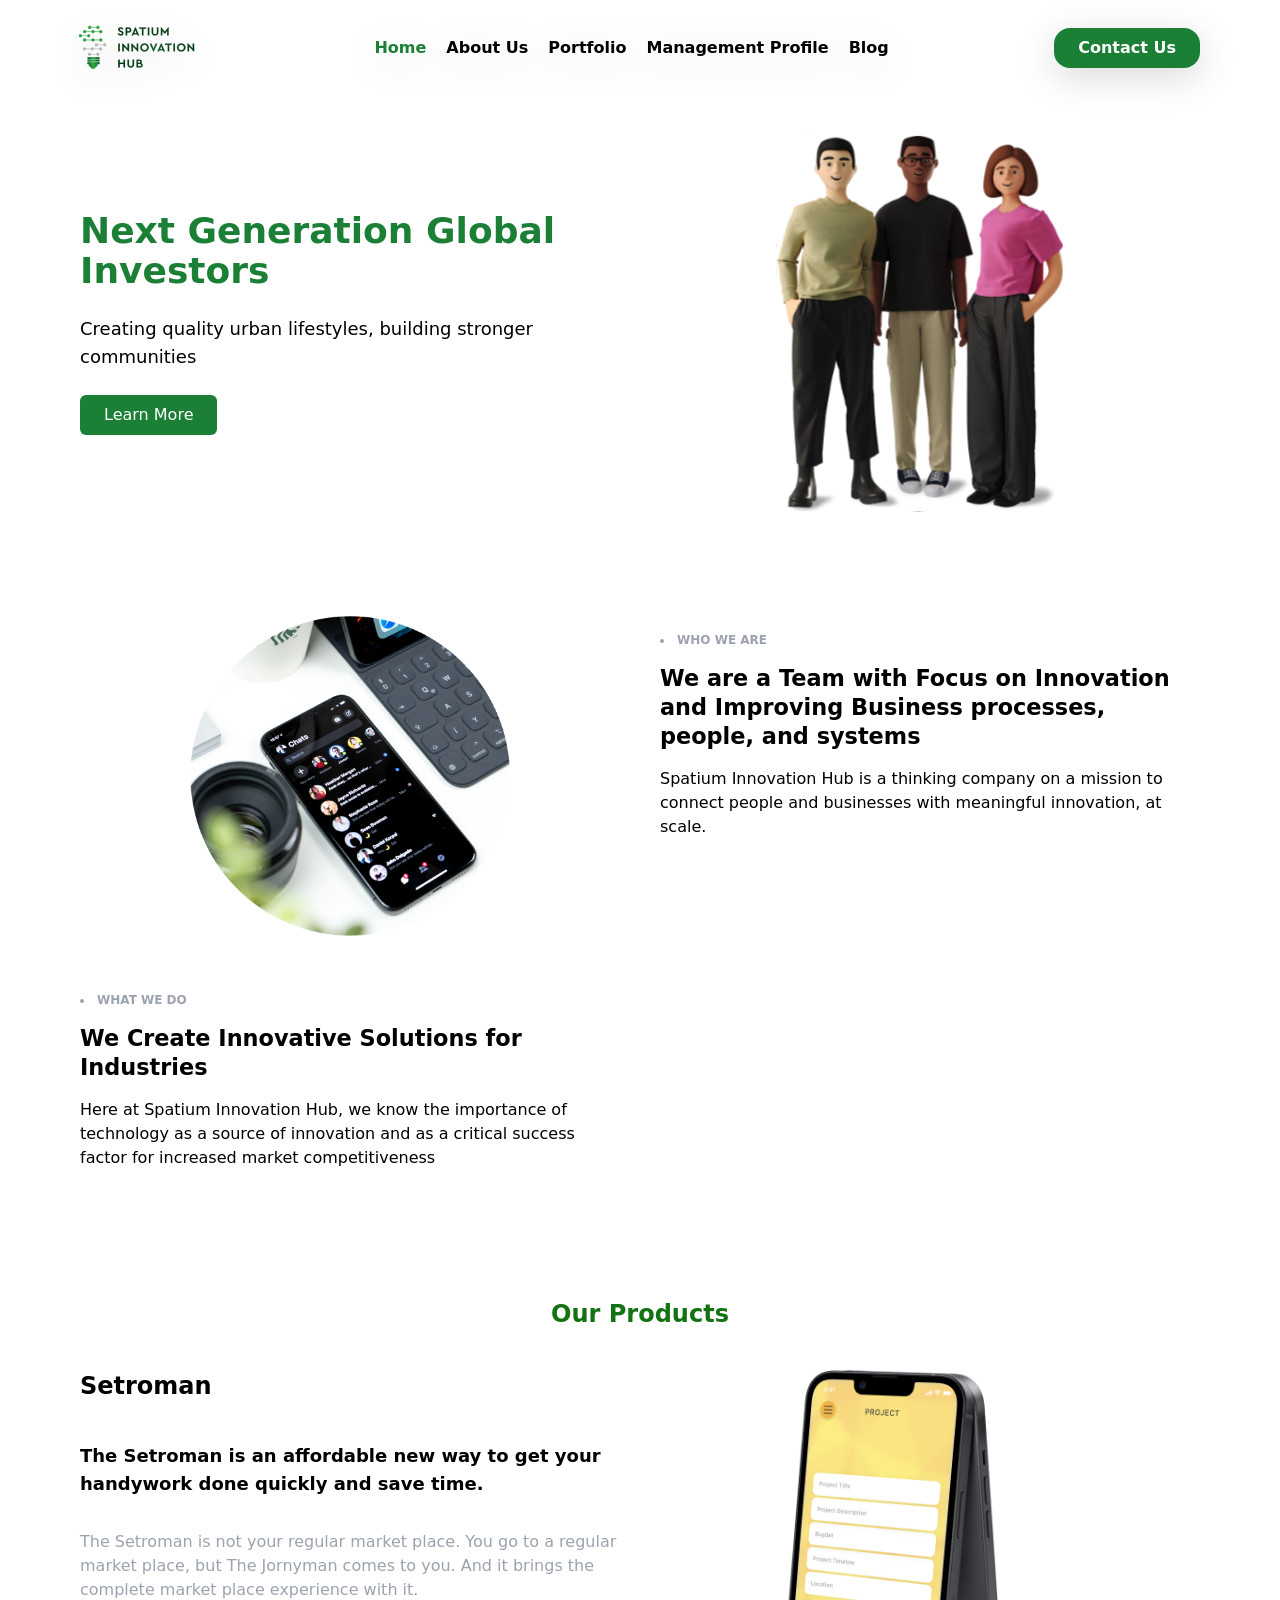
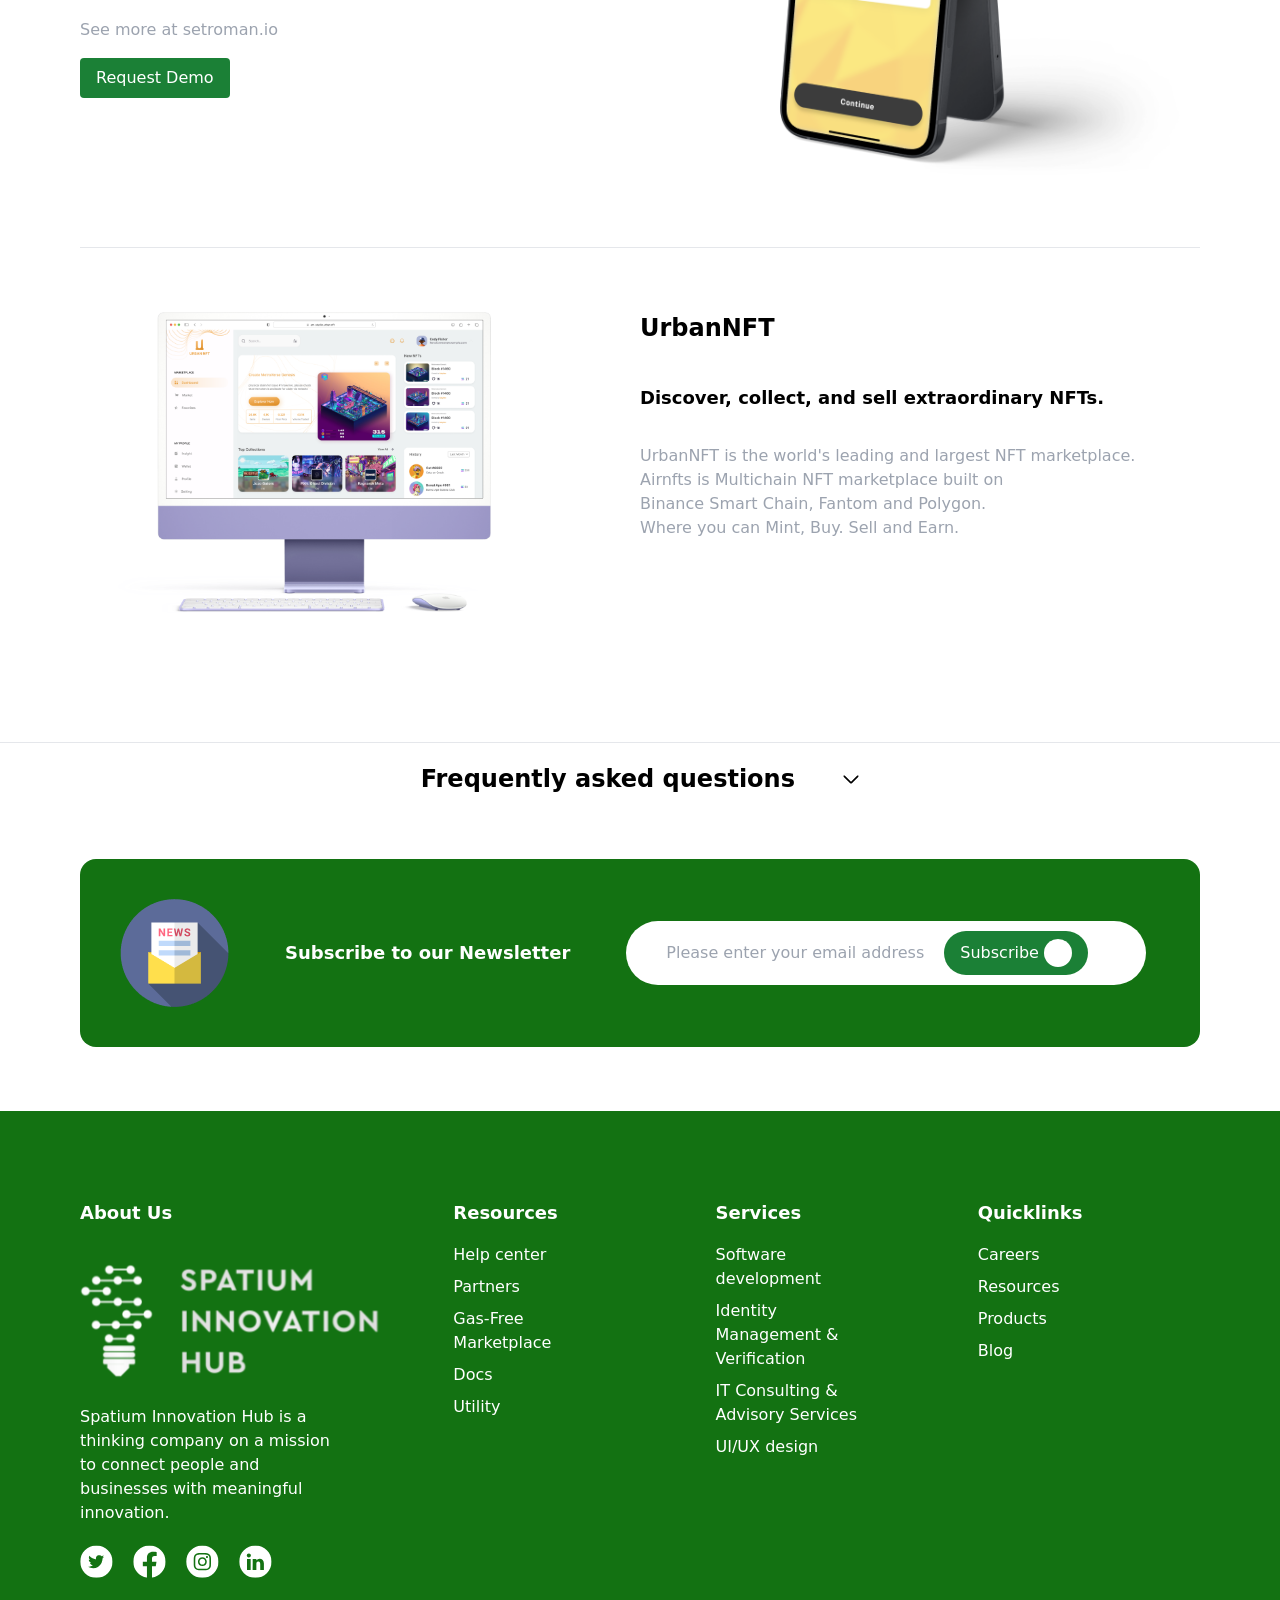
==== index.html @ 6bd0c23f "subsequent commits" ====
<!DOCTYPE html>
<html lang="en">
<head>
    <meta charset="UTF-8">
    <meta http-equiv="X-UA-Compatible" content="IE=edge">
    <meta name="viewport" content="width=device-width, initial-scale=1.0">

    <link rel="stylesheet" href="css/style.css">
    
    <title>Spatium Innovation Clone</title>
</head>
<body>

    <nav class="py-5 xl:px-20 lg:px-12 px-6 flex justify-between items-center">
        <img class="logo" src="assets/Spatium Logo 1@3x 1.png" alt="company logo">

        <span class="links flex md:gap-5 md:font-base font-semibold">
            <a href="" class="light-green-text">Home</a>
            <a href="">About Us</a>
            <a href="">Portfolio</a>
            <a href="">Management Profile</a>
            <a href="">Blog</a>
        </span>
        
        <button type="submit" class="md:text-base text-sm md:font-base font-semibold px-6 py-2 rounded-2xl">Contact Us</button>
                
        <div class="md:hidden hamburger-menu z-10 md:my-2 px-3 py-5 md:p-0">
            <span class="bar"></span>
            <span class="bar"></span>
            <span class="bar"></span>
        </div>
    </nav>

    <main class="xl:px-20 lg:px-12 px-6">
        <div class="grid grid-cols-2 items-center hero-div py-10" >
            <div >
                <p class="hero-text dark-b-text font-semibold text-4xl light-green-text">Next Generation Global Investors</p>

                <p class="text-lg py-6">Creating quality urban lifestyles, building stronger communities</p>
    
                <button type="submit" class="px-6 py-2 rounded-md">Learn More</button>
            </div>
    
            <img class="big-house ml-auto w-72 mx-auto" src="assets/young people in casual clothes standing.svg" alt="young people in casual clothes standing">
        </div>

        <div class="grid grid-cols-2 justify-start self-start gap-10 my-16">
            <img class="w-80 mx-auto" src="assets/Picture.png" alt="">

            <div>
                <li class="uppercase font-bold text-xs my-4 text-gray-400">Who we are</li>

                <p class="font-bold titles my-4">We are a Team with Focus on Innovation and Improving Business processes, people, and systems</p>
                
                <p>Spatium Innovation Hub is a thinking company on a mission to connect people and businesses with meaningful innovation, at scale.</p>
            </div>

            <div>
                <li class="uppercase font-bold text-xs my-4 text-gray-400">What we do</li>

                <p class="font-bold titles my-4">We Create Innovative Solutions for Industries</p>
                
                <p>Here at Spatium Innovation Hub, we know the importance of technology as a source of innovation and as a critical success factor for increased market competitiveness</p>
            </div>
        </div>

        <div class="my-32">
            <p class="font-semibold text-2xl text-center dark-green-text my-10">Our Products</p>

            <div class="grid grid-cols-2 my-6 justify-between">
                <div class="">
                    <p class="font-bold text-2xl mb-6">Setroman</p>
                    
                    <p class="font-semibold text-lg py-4">The Setroman is an affordable new way to get your handywork done quickly and save time.</p>
                    
                    <p class="my-4 text-gray-400">The Setroman is not your regular market place. You go to a regular market place, but The Jornyman comes to you. And it brings the complete market place experience with it.</p>
                    
                    <p class="my-4 text-gray-400">See more at setroman.io</p>

                    <button class="rounded">Request Demo</button>
                </div>

                <img class="w-3/4 ml-auto" src="assets/Jornyman.png" alt="">
            </div>

            <hr class="my-16">

            <div class="grid grid-cols-2 my-6 justify-between">
                <img class="w-2/3 mx-auto justify-start relative mac" src="assets/iMac 24 inch.png" alt="">

                <div>
                    <p class="font-bold text-2xl mb-6">UrbanNFT</p>
                    
                    <p class="font-semibold text-lg py-4">Discover, collect, and sell extraordinary NFTs.</p>
                    
                    <p class="my-4 text-gray-400 whitespace-pre-line">UrbanNFT is the world's leading and largest NFT marketplace.
                    Airnfts is Multichain NFT marketplace built on 
                    Binance Smart Chain, Fantom and Polygon. 
                    Where you can Mint, Buy. Sell and Earn.</p>
                    
                </div>
            </div>
        </div>
    </main>

    <hr class="xl:px-20 lg:px-12 px-6 mt-16">

    <section class="xl:px-20 lg:px-12 px-6">
        <p  class="font-bold text-2xl text-center mt-5 mb-16">Frequently asked questions <img class="inline w-4 ml-10" src="assets/line-angle-down 1.svg" alt=""></p>

        <div class="dark-green flex gap-14 items-center rounded-2xl p-10 my-16">
            <img class="w-15" src="assets/news 1.png" alt="image of newsletter">

            <p class="text-white text-lg font-semibold">Subscribe to our Newsletter</p>

            <!-- <div class="relative py-5 px-10 w-1/2 bg-green-200 cont"> -->
            <input class="b-radius py-5 px-10 w-1/2" type="email" name="" id="" placeholder="Please enter your email address">
            <button class="last b-radius py-2">Subscribe <span class="inline-block align-middle bg-white w-7 h-7 rounded-2xl"><img class="w-5 h-5 0" src="assets/down-arrow (2) 1.png" alt=""></span></button>
            <!-- </div> -->
        </div>
    </section>

    <footer class= "py-16 xl:px-20 lg:px-12 px-6 flex flex-wrap gap-10 dark-green text-white">
        <div class="company">
            <p class="text-lg font-semibold my-2">About Us</p>
            
            <img class="logo-white" src="assets/Group 2.svg" alt="Spatium innovations logo">

            <p class="nunito w-4/5">Spatium Innovation Hub is a thinking company on a mission to connect people and businesses with meaningful innovation.</p>
            
            <div class="flex gap-5 my-5">
                <img src="assets/Twitter 3.svg" alt="twitter logo">
                <img src="assets/Facebook 2.svg" alt="facebook logo">
                <img src="assets/Instagram 3.svg" alt="instagram logo">
                <img src="assets/LinkedIN 2.svg" alt="linkedin logo">
            </div>
        </div>
        
        <div>
            <p class="text-lg font-semibold my-2">Resources</p>
            <ul>
                <li>Help center</li>
                <li>Partners</li>
                <li>Gas-Free Marketplace</li>
                <li>Docs</li>
                <li>Utility</li>
            </ul>
        </div>

        <div >
            <p class="text-lg font-semibold my-2">Services</p>
            <ul>
                <li>Software development</li>
                <li>Identity Management & Verification</li>
                <li>IT Consulting & Advisory Services</li>
                <li>UI/UX design</li>
            </ul>
        </div>
        
        <div >
            <p class="text-lg font-semibold my-2">Quicklinks</p>
            <ul>
                <li>Careers</li>
                <li>Resources</li>
                <li>Products</li>
                <li>Blog</li>
            </ul>
        </div>

    </footer>

    
</body>
</html>
---- css/style.css ----
@import url("../dist/style.css");
* {
  margin: 0;
  padding: 0;
  -webkit-box-sizing: border-box;
          box-sizing: border-box;
  outline: none;
}

.light-green-text {
  color: #1B8036;
}

.dark-green-text {
  color: #137212;
}

.dark-green {
  background-color: #137212;
}

html:not([data-scroll='0']) nav {
  -webkit-filter: drop-shadow(0px 9px 18px rgba(0, 0, 0, 0.15));
          filter: drop-shadow(0px 9px 18px rgba(0, 0, 0, 0.15));
}

.logo {
  position: relative;
  left: -1%;
}

button {
  background-color: #1B8036;
  padding: 0.5rem 1rem;
  color: #fff;
}

.titles {
  font-size: 1.4rem;
  line-height: 1.3;
}

.mac {
  left: -10%;
}

.b-radius {
  border-radius: 35px;
}

.last {
  position: absolute;
  right: 15%;
}

footer div {
  -webkit-box-flex: 1;
      -ms-flex: 1;
          flex: 1;
}

footer li {
  margin: 1rem 0;
  max-width: 75%;
}

.company {
  -webkit-box-flex: 1.5;
      -ms-flex: 1.5;
          flex: 1.5;
}

.logo-white {
  position: relative;
  left: -8%;
  margin: 1rem 0;
}

footer > div {
  display: -webkit-box;
  display: -ms-flexbox;
  display: flex;
  -webkit-box-orient: vertical;
  -webkit-box-direction: normal;
      -ms-flex-direction: column;
          flex-direction: column;
  -webkit-box-flex: 1;
      -ms-flex: 1;
          flex: 1;
  min-width: 10rem;
  margin-top: 1rem;
}

footer > div li {
  margin: 0.5rem 0;
}
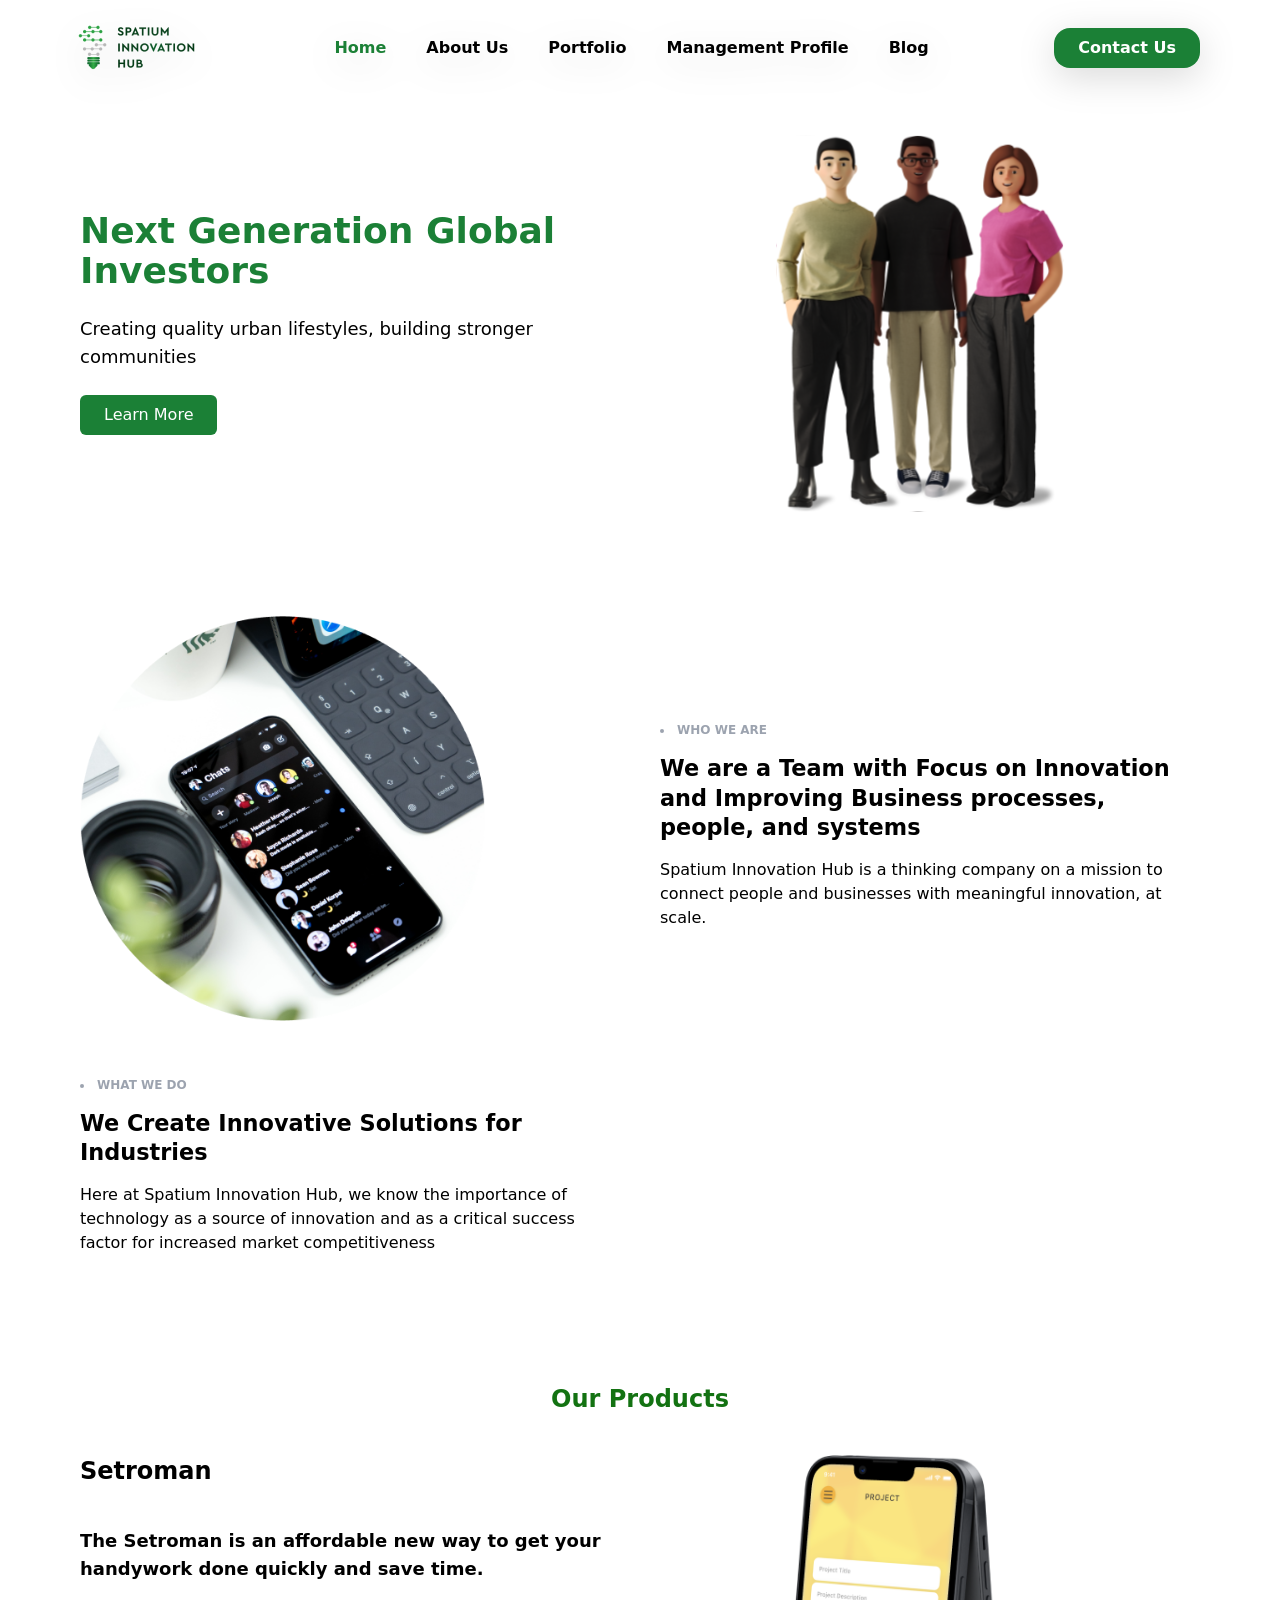
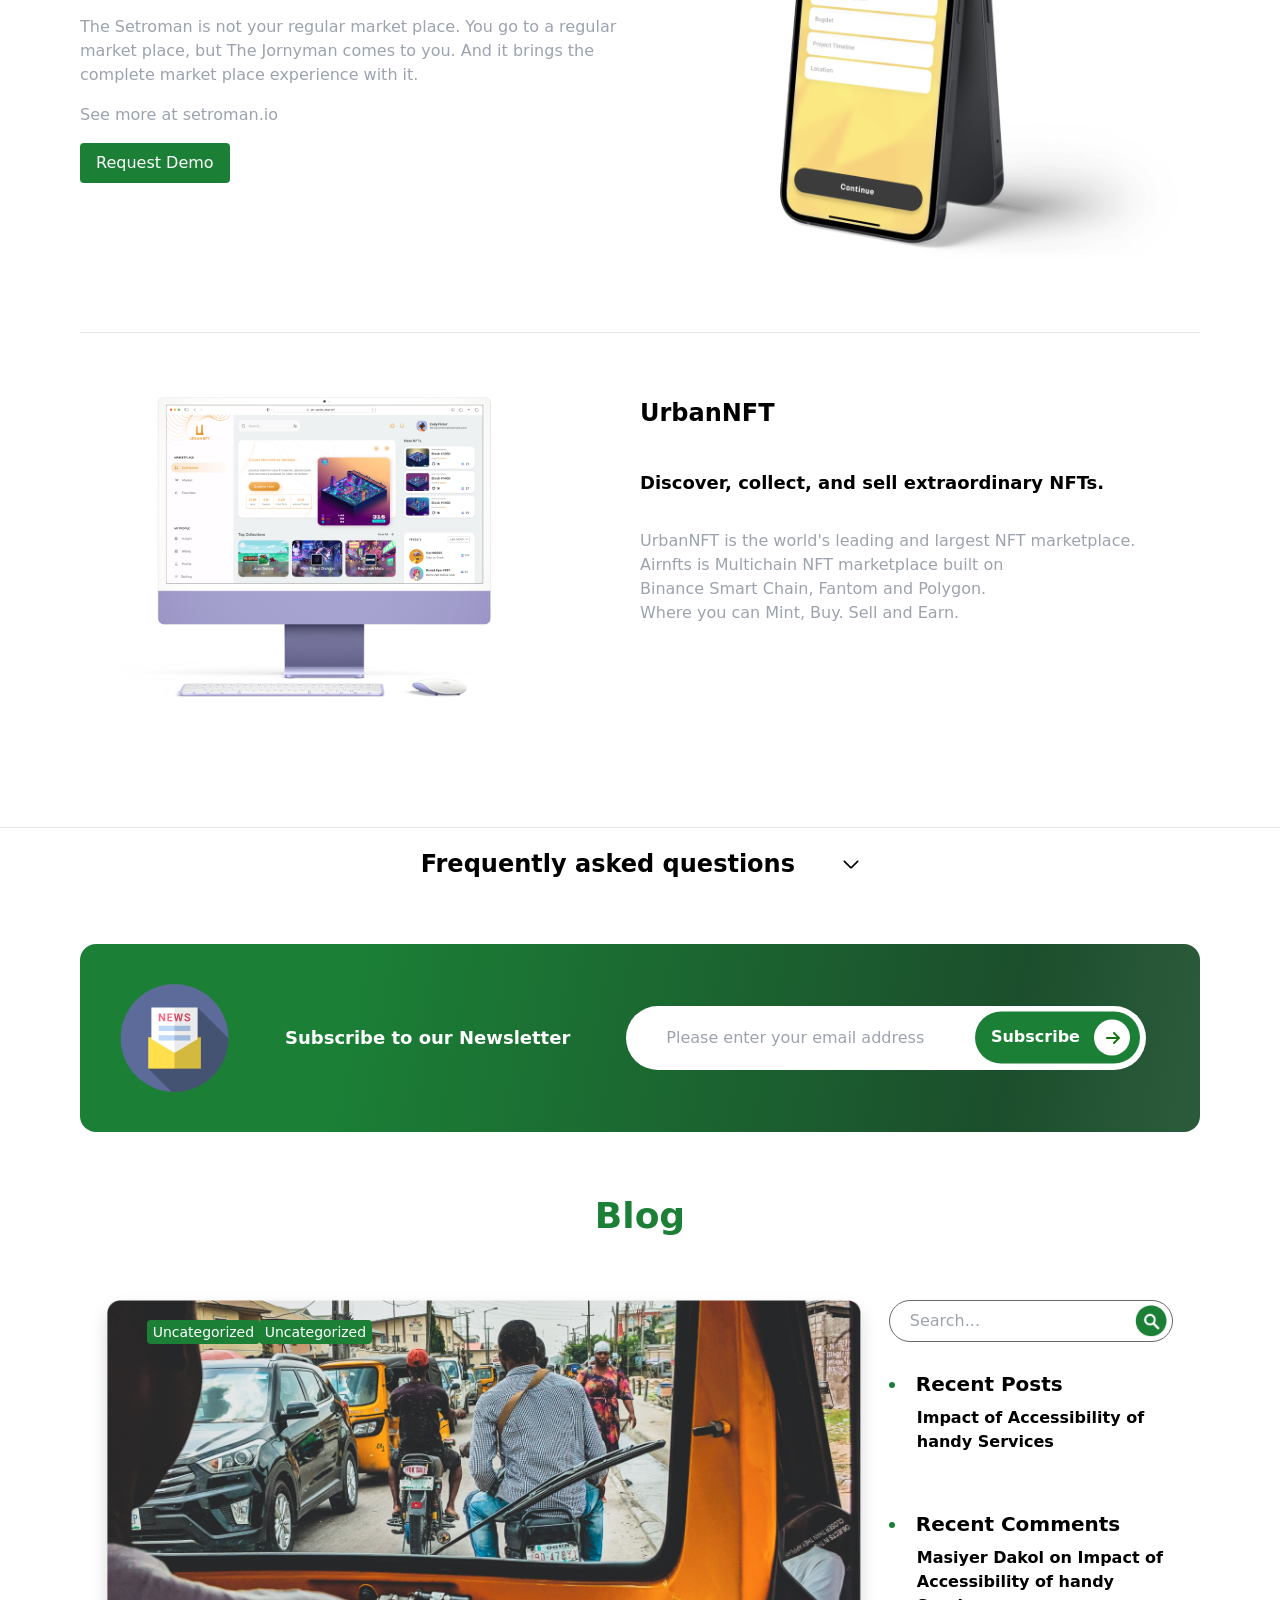
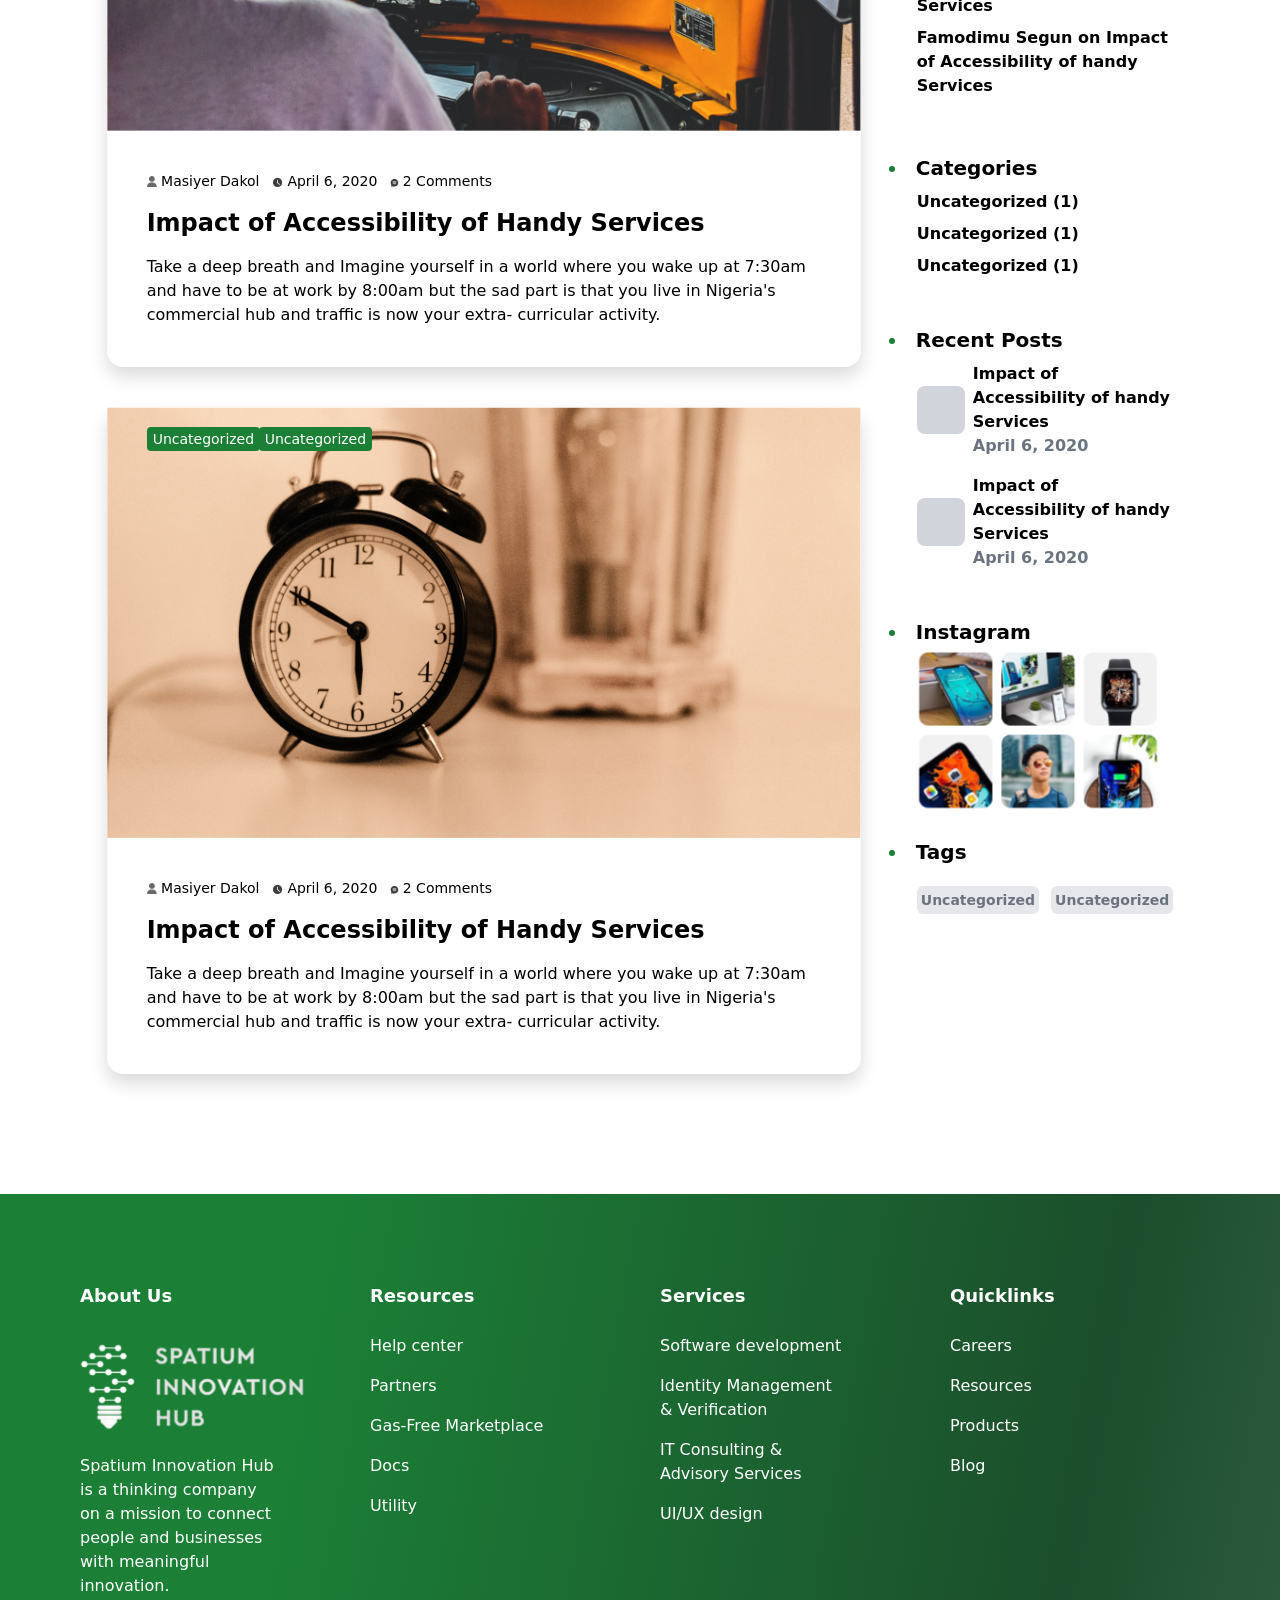
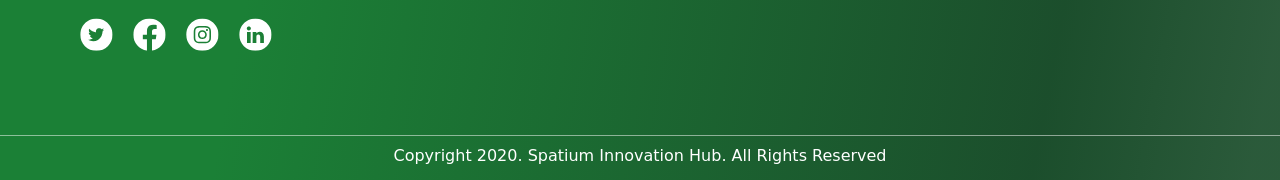
==== commit 41403040: "completed homepage" ====
--- a/index.html
+++ b/index.html
@@ -6,6 +6,8 @@
     <meta name="viewport" content="width=device-width, initial-scale=1.0">
 
     <link rel="stylesheet" href="css/style.css">
+    <link rel="stylesheet" href="https://cdnjs.cloudflare.com/ajax/libs/font-awesome/6.0.0-beta2/css/all.min.css" integrity="sha512-YWzhKL2whUzgiheMoBFwW8CKV4qpHQAEuvilg9FAn5VJUDwKZZxkJNuGM4XkWuk94WCrrwslk8yWNGmY1EduTA==" crossorigin="anonymous" referrerpolicy="no-referrer" />
+
     
     <title>Spatium Innovation Clone</title>
 </head>
@@ -14,7 +16,7 @@
     <nav class="py-5 xl:px-20 lg:px-12 px-6 flex justify-between items-center">
         <img class="logo" src="assets/Spatium Logo 1@3x 1.png" alt="company logo">
 
-        <span class="links flex md:gap-5 md:font-base font-semibold">
+        <span class="links flex md:gap-10 md:font-base font-semibold">
             <a href="" class="light-green-text">Home</a>
             <a href="">About Us</a>
             <a href="">Portfolio</a>
@@ -34,7 +36,7 @@
     <main class="xl:px-20 lg:px-12 px-6">
         <div class="grid grid-cols-2 items-center hero-div py-10" >
             <div >
-                <p class="hero-text dark-b-text font-semibold text-4xl light-green-text">Next Generation Global Investors</p>
+                <p class="hero-text font-semibold text-4xl light-green-text">Next Generation Global Investors</p>
 
                 <p class="text-lg py-6">Creating quality urban lifestyles, building stronger communities</p>
     
@@ -44,10 +46,12 @@
             <img class="big-house ml-auto w-72 mx-auto" src="assets/young people in casual clothes standing.svg" alt="young people in casual clothes standing">
         </div>
 
+        
+
         <div class="grid grid-cols-2 justify-start self-start gap-10 my-16">
-            <img class="w-80 mx-auto" src="assets/Picture.png" alt="">
-
-            <div>
+            <img class="who-we-are mr-auto" src="assets/Picture.png" alt="">
+
+            <div class="my-auto">
                 <li class="uppercase font-bold text-xs my-4 text-gray-400">Who we are</li>
 
                 <p class="font-bold titles my-4">We are a Team with Focus on Innovation and Improving Business processes, people, and systems</p>
@@ -105,70 +109,177 @@
 
     <hr class="xl:px-20 lg:px-12 px-6 mt-16">
 
-    <section class="xl:px-20 lg:px-12 px-6">
+    <section class="xl:px-20 lg:px-12 px-6 faq">
         <p  class="font-bold text-2xl text-center mt-5 mb-16">Frequently asked questions <img class="inline w-4 ml-10" src="assets/line-angle-down 1.svg" alt=""></p>
 
-        <div class="dark-green flex gap-14 items-center rounded-2xl p-10 my-16">
+        <div class="flex gap-14 items-center rounded-2xl p-10 my-16">
             <img class="w-15" src="assets/news 1.png" alt="image of newsletter">
 
             <p class="text-white text-lg font-semibold">Subscribe to our Newsletter</p>
 
-            <!-- <div class="relative py-5 px-10 w-1/2 bg-green-200 cont"> -->
-            <input class="b-radius py-5 px-10 w-1/2" type="email" name="" id="" placeholder="Please enter your email address">
-            <button class="last b-radius py-2">Subscribe <span class="inline-block align-middle bg-white w-7 h-7 rounded-2xl"><img class="w-5 h-5 0" src="assets/down-arrow (2) 1.png" alt=""></span></button>
-            <!-- </div> -->
+            <div class="relative flex items-center py-2 w-1/2 cont">
+                <input class="absolute b-radius py-5 px-10 w-full" type="email" name="" id="" placeholder="Please enter your email address">
+                <button class="last absolute b-radius py-2 justify-end right-0 font-semibold">Subscribe 
+                    <span class="inline-block align-middle bg-white ml-2 mr-1 w-9 h-9 ">
+                        <!-- <img class="w-5 h-5 " src="assets/down-arrow (2) 1.png" alt=""> -->
+                        <i class="fa-solid fa-arrow-right col arrow my-2.5 ml-0.5"></i>
+                    </span>
+                </button>
+            </div>
         </div>
     </section>
 
-    <footer class= "py-16 xl:px-20 lg:px-12 px-6 flex flex-wrap gap-10 dark-green text-white">
-        <div class="company">
-            <p class="text-lg font-semibold my-2">About Us</p>
-            
-            <img class="logo-white" src="assets/Group 2.svg" alt="Spatium innovations logo">
-
-            <p class="nunito w-4/5">Spatium Innovation Hub is a thinking company on a mission to connect people and businesses with meaningful innovation.</p>
-            
-            <div class="flex gap-5 my-5">
-                <img src="assets/Twitter 3.svg" alt="twitter logo">
-                <img src="assets/Facebook 2.svg" alt="facebook logo">
-                <img src="assets/Instagram 3.svg" alt="instagram logo">
-                <img src="assets/LinkedIN 2.svg" alt="linkedin logo">
-            </div>
-        </div>
-        
-        <div>
-            <p class="text-lg font-semibold my-2">Resources</p>
-            <ul>
-                <li>Help center</li>
-                <li>Partners</li>
-                <li>Gas-Free Marketplace</li>
-                <li>Docs</li>
-                <li>Utility</li>
-            </ul>
-        </div>
-
-        <div >
-            <p class="text-lg font-semibold my-2">Services</p>
-            <ul>
-                <li>Software development</li>
-                <li>Identity Management & Verification</li>
-                <li>IT Consulting & Advisory Services</li>
-                <li>UI/UX design</li>
-            </ul>
-        </div>
-        
-        <div >
-            <p class="text-lg font-semibold my-2">Quicklinks</p>
-            <ul>
-                <li>Careers</li>
-                <li>Resources</li>
-                <li>Products</li>
-                <li>Blog</li>
-            </ul>
+    <p class="font-bold text-center text-4xl light-green-text my-16">Blog</p>
+
+    <section class="my-10 mx-auto w-5/6 flex gap-7 justify-between">
+
+        <div class="pb-10 articles">
+            <article class="relative rounded-2xl mb-10">
+                <img class="w-full" src="assets/Rectangle 18.png" alt="image of a man riding a tricycle">
+                <p class="light-green inline-block rounded text-sm text-white px-1.5 py-0.5 absolute top-5 left-10">Uncategorized</p>
+                <p class="light-green inline-block rounded text-sm text-white px-1.5 py-0.5 absolute top-5 left-36 ml-2">Uncategorized</p>
+
+                <div class="p-10">
+                    <p class="text-sm"> <img class="inline" src="assets/publisher icon.png" alt=""> Masiyer Dakol <img class="inline ml-2" src="assets/Vector.png" alt=""> April 6, 2020 <img class="inline ml-2 mr-1" src="assets/Vector-1.png" alt="">2 Comments</p>
+
+                    <p class="text-2xl font-bold my-4">Impact of Accessibility of Handy Services</p>
+
+                    <p>
+                        Take a deep breath and Imagine yourself in a world where you wake up at 7:30am and have to be at work by 8:00am but the sad part is that you live in Nigeria's commercial hub and traffic is now your extra- curricular activity.
+                    </p>
+                </div>
+            </article>
+            
+            <article class="relative rounded-2xl mb-10">
+                <img class="w-full" src="assets/Rectangle 18 (1).png" alt="image of a stop clock">
+                <p class="light-green inline-block rounded text-sm text-white px-1.5 py-0.5 absolute top-5 left-10">Uncategorized</p>
+                <p class="light-green inline-block rounded text-sm text-white px-1.5 py-0.5 absolute top-5 left-36 ml-2">Uncategorized</p>
+
+                <div class="p-10">
+                    <p class="text-sm"> <img class="inline" src="assets/publisher icon.png" alt=""> Masiyer Dakol <img class="inline ml-2" src="assets/Vector.png" alt=""> April 6, 2020 <img class="inline ml-2 mr-1" src="assets/Vector-1.png" alt="">2 Comments</p>
+
+                    <p class="text-2xl font-bold my-4">Impact of Accessibility of Handy Services</p>
+
+                    <p>
+                        Take a deep breath and Imagine yourself in a world where you wake up at 7:30am and have to be at work by 8:00am but the sad part is that you live in Nigeria's commercial hub and traffic is now your extra- curricular activity.
+                    </p>
+                </div>
+            </article>
+        </div>
+
+        <aside class="relative font-semibold">
+            <div class="mb-7">
+                <img class="absolute right-0 mr-1.5 w-8" src="assets/search.png" alt="">
+                <input class="p-1 py-2 pl-5 w-full" type="text" placeholder="Search...">
+            </div>
+
+            <div class="mb-14">
+                <li class="text-xl"> Recent Posts </li>
+                <p class="ml-7 my-2 block">Impact of Accessibility of handy Services</p>
+            </div>
+            
+            <div class="mb-14">
+                <li class="text-xl"> Recent Comments </li>
+                <p class="ml-7 my-2 block">Masiyer Dakol on Impact of Accessibility of handy Services </p>
+                <p class="ml-7 my-2 block">Famodimu Segun on Impact of Accessibility of handy Services</p>
+            </div>
+            
+            <div class="mb-12">
+                <li class="text-xl"> Categories </li>
+                <p class="ml-7 my-2 block">Uncategorized (1)</p>
+                <p class="ml-7 my-2 block">Uncategorized (1)</p>
+                <p class="ml-7 my-2 block">Uncategorized (1)</p>
+            </div>
+
+            <div class="mb-12">
+                <li class="text-xl"> Recent Posts </li>
+                <div class="ml-7 my-2 flex items-center">
+                    <div class="w-12 h-12 inline-block bg-gray-300 rounded-lg mr-2 unshrink"></div>
+                    <p class="block ">
+                        Impact of Accessibility of handy Services
+                        <time class="block text-gray-500" datetime="2020-4-6">April 6, 2020</time>
+                    </p>
+                </div>
+            
+                <div class="ml-7 my-2 mt-4 flex items-center">
+                    <div class="w-12 h-12 inline-block bg-gray-300 rounded-lg mr-2 unshrink"></div>
+                    <p class="block ">
+                        Impact of Accessibility of handy Services
+                        <time class="block text-gray-500" datetime="2020-4-6">April 6, 2020</time>
+                    </p>
+                </div>
+            </div>
+            
+
+            <div class="mb-7">
+                <li class="text-xl">Instagram</li>
+                <img class="ml-7" src="assets/Instagram posts.svg" alt="">
+            </div>
+            <!-- <img class="ml-7 mt-10" src="assets/Instagram posts.png" alt=""> -->
+            <div class="mb-7">
+                <li class="text-xl">Tags</li>
+                <div class="ml-7 mt-5 flex gap-3 text-sm text-gray-500">
+                    <p class=" inline-block bg-gray-200 py-1 px-1 rounded-md">Uncategorized</p>
+                    <p class=" inline-block bg-gray-200 py-1 px-1 rounded-md">Uncategorized</p>
+                </div>
+            </div>
+
+        </aside>
+    </section>
+
+    <footer >
+        <div class="footerr py-16 xl:px-20 lg:px-12 px-6 flex flex-wrap gap-10 text-white">
+            <div class="company">
+                <p class="text-lg font-semibold my-2">About Us</p>
+            
+                <img class="logo-white" src="assets/Group 2.svg" alt="Spatium innovations logo">
+                <p class="nunito w-4/5">Spatium Innovation Hub is a thinking company on a mission to connect people and businesses with meaningful innovation.</p>
+            
+                <div class="flex gap-5 my-5">
+                    <a href=""><img src="assets/Twitter 3.svg" alt="twitter logo"></a>
+                    <a href=""><img src="assets/Facebook 2.svg" alt="facebook logo"></a>
+                    <a href=""><img src="assets/Instagram 3.svg" alt="instagram logo"></a>
+                    <a href=""><img src="assets/LinkedIN 2.svg" alt="linkedin logo"></a>
+                </div>
+            </div>
+            
+            <div>
+                <p class="text-lg font-semibold my-2">Resources</p>
+                <ul>
+                    <li>Help center</li>
+                    <li>Partners</li>
+                    <li>Gas-Free Marketplace</li>
+                    <li>Docs</li>
+                    <li>Utility</li>
+                </ul>
+            </div>
+            <div>
+                <p class="text-lg font-semibold my-2">Services</p>
+                <ul>
+                    <li>Software development</li>
+                    <li>Identity Management & Verification</li>
+                    <li>IT Consulting & Advisory Services</li>
+                    <li>UI/UX design</li>
+                </ul>
+            </div>
+            
+            <div >
+                <p class="text-lg font-semibold my-2">Quicklinks</p>
+                <ul>
+                    <li>Careers</li>
+                    <li>Resources</li>
+                    <li>Products</li>
+                    <li>Blog</li>
+                </ul>
+            </div>
+        </div>
+
+        <div class="text-center text-white pt-2 pb-3 copyright">
+            <p>Copyright  2020. Spatium Innovation Hub. All Rights Reserved</p>
         </div>
 
     </footer>
 
-    
+
 </body>
 </html>
--- a/css/style.css
+++ b/css/style.css
@@ -9,6 +9,10 @@
 
 .light-green-text {
   color: #1B8036;
+}
+
+.light-green {
+  background-color: #1B8036;
 }
 
 .dark-green-text {
@@ -29,10 +33,19 @@
   left: -1%;
 }
 
+.links a:hover {
+  color: #1B8036;
+}
+
 button {
   background-color: #1B8036;
   padding: 0.5rem 1rem;
   color: #fff;
+}
+
+.who-we-are {
+  min-width: 60%;
+  max-width: 75%;
 }
 
 .titles {
@@ -44,24 +57,39 @@
   left: -10%;
 }
 
+.mac::after {
+  content: 'Hello World';
+  color: black;
+  display: block;
+  position: absolute;
+  top: 1rem;
+  font-size: 2rem;
+  width: 10rem;
+  height: 30rem;
+  background: radial-gradient(50% 50% at 50% 50%, #A6A2CF 0%, rgba(217, 217, 217, 0) 100%);
+}
+
+.faq > div {
+  background: linear-gradient(100.66deg, #1B8036 23.13%, rgba(8, 63, 26, 0.92) 82.12%, rgba(8, 63, 26, 0.86) 97.79%);
+}
+
 .b-radius {
   border-radius: 35px;
 }
 
 .last {
-  position: absolute;
-  right: 15%;
+  margin-right: 0.4rem;
+  padding-right: 0.4rem;
+  -webkit-transform: translateY(-0.5px);
+          transform: translateY(-0.5px);
 }
 
-footer div {
-  -webkit-box-flex: 1;
-      -ms-flex: 1;
-          flex: 1;
+.last span {
+  border-radius: 50%;
 }
 
-footer li {
-  margin: 1rem 0;
-  max-width: 75%;
+.last .arrow {
+  color: #137212;
 }
 
 .company {
@@ -76,7 +104,48 @@
   margin: 1rem 0;
 }
 
-footer > div {
+article {
+  -webkit-box-shadow: 0px 9px 18px rgba(0, 0, 0, 0.15);
+          box-shadow: 0px 9px 18px rgba(0, 0, 0, 0.15);
+}
+
+input[type='text'] {
+  border: #696969 solid 0.4px;
+  border-radius: 2rem;
+}
+
+aside img {
+  margin-top: 5px;
+}
+
+aside li::marker {
+  color: #1B8036;
+}
+
+aside .unshrink {
+  -ms-flex-negative: 0;
+      flex-shrink: 0;
+}
+
+footer {
+  background: linear-gradient(100.66deg, #1B8036 23.13%, rgba(8, 63, 26, 0.92) 82.12%, rgba(8, 63, 26, 0.86) 97.79%);
+}
+
+footer .copyright {
+  border-top: 1px solid rgba(255, 255, 255, 0.5);
+}
+
+.footerr div {
+  -webkit-box-flex: 1;
+      -ms-flex: 1;
+          flex: 1;
+}
+
+.footerr div p:first-of-type, .footerr div li {
+  cursor: pointer;
+}
+
+.footerr > div {
   display: -webkit-box;
   display: -ms-flexbox;
   display: flex;
@@ -91,6 +160,7 @@
   margin-top: 1rem;
 }
 
-footer > div li {
-  margin: 0.5rem 0;
+.footerr > div li {
+  margin: 1rem 0;
+  max-width: 75%;
 }
